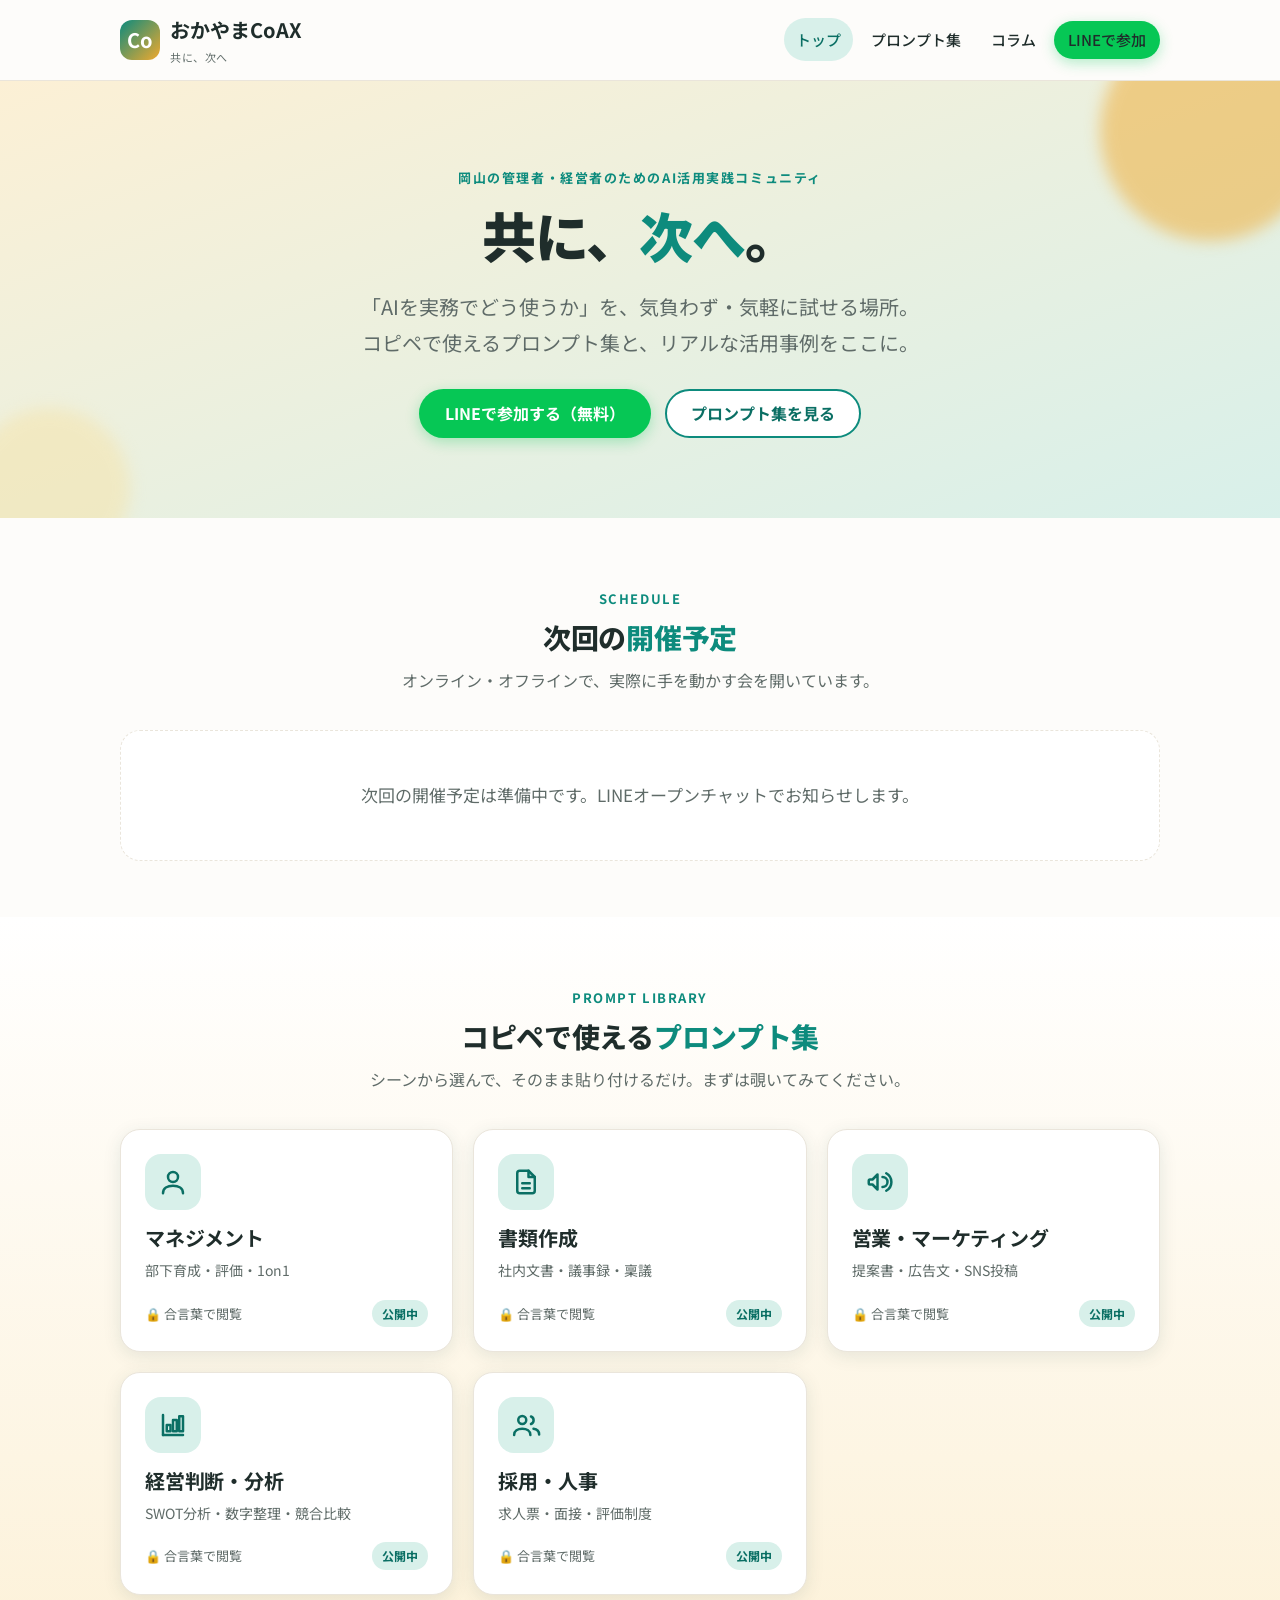
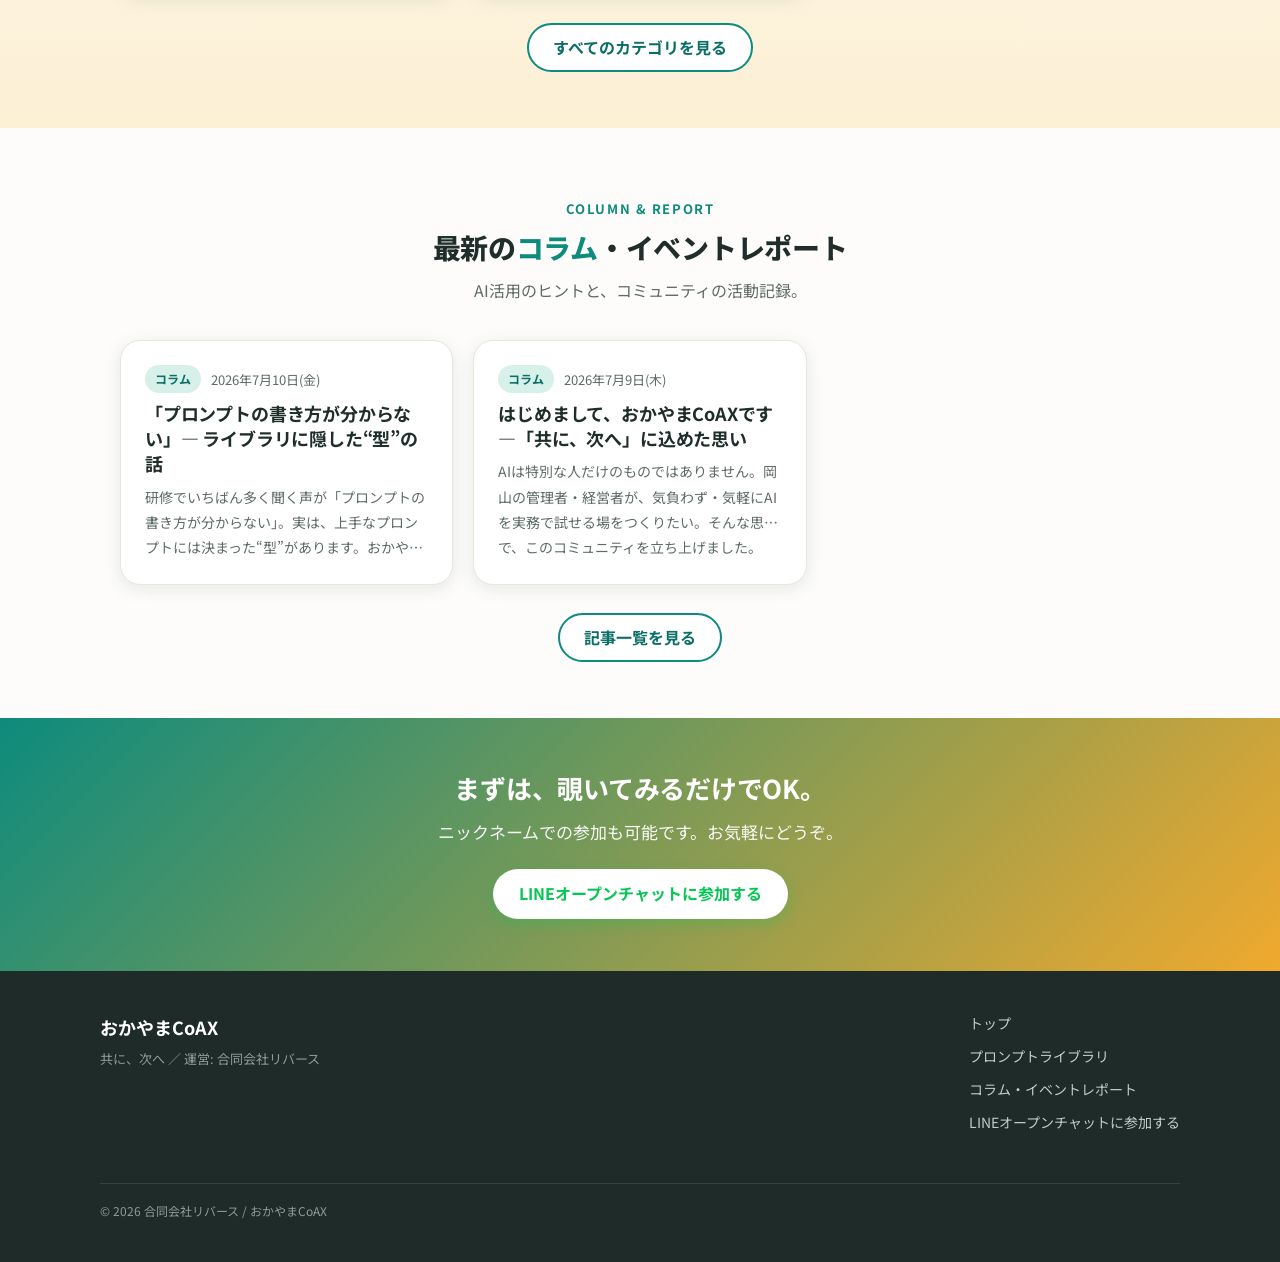
==== index.html @ e8c0adf3 "okayamaCoAX portal site Static portal (HTML/CSS/vanilla JS), JSON-separated content. - 5 pages: top," ====
<!DOCTYPE html>
<html lang="ja">
<head>
  <meta charset="UTF-8">
  <meta name="viewport" content="width=device-width, initial-scale=1.0">
  <title>おかやまCoAX ｜ 岡山の管理者・経営者のためのAI活用実践コミュニティ</title>
  <meta name="description" content="おかやまCoAXは、岡山の管理者・経営者向けの無料AI活用実践コミュニティ。コピペで使えるプロンプト集と、実際の活用事例・イベントレポートを蓄積しています。">
  <!-- OGP / Twitter Card -->
  <meta property="og:type" content="website">
  <meta property="og:site_name" content="おかやまCoAX">
  <meta property="og:title" content="おかやまCoAX ｜ 岡山の管理者・経営者のためのAI活用実践コミュニティ">
  <meta property="og:description" content="「共に、次へ」。コピペで使えるプロンプト集と、リアルな活用事例。気負わず・気軽にAIを実務で試せる無料コミュニティ。">
  <meta property="og:image" content="https://okayamacoax.re-birth-llc.co.jp/assets/img/ogp.png">
  <meta property="og:url" content="https://okayamacoax.re-birth-llc.co.jp/">
  <meta name="twitter:card" content="summary_large_image">
  <link rel="preconnect" href="https://fonts.googleapis.com">
  <link rel="preconnect" href="https://fonts.gstatic.com" crossorigin>
  <link href="https://fonts.googleapis.com/css2?family=Noto+Sans+JP:wght@400;500;700;800;900&display=swap" rel="stylesheet">
  <link rel="stylesheet" href="assets/css/style.css">
</head>
<body data-page="home">
  <header id="site-header"></header>

  <main id="main">
    <!-- ヒーロー -->
    <section class="hero">
      <span class="hero__blob hero__blob--1"></span>
      <span class="hero__blob hero__blob--2"></span>
      <div class="hero__inner">
        <p class="eyebrow">岡山の管理者・経営者のためのAI活用実践コミュニティ</p>
        <h1 class="hero__concept">共に、<span class="em">次へ</span>。</h1>
        <p class="hero__lead">「AIを実務でどう使うか」を、気負わず・気軽に試せる場所。<br>コピペで使えるプロンプト集と、リアルな活用事例をここに。</p>
        <div class="hero__actions">
          <a href="#" id="hero-line" class="btn btn--line" target="_blank" rel="noopener">LINEで参加する（無料）</a>
          <a href="prompts.html" class="btn btn--ghost">プロンプト集を見る</a>
        </div>
      </div>
    </section>

    <!-- 次回開催予定 -->
    <section class="section">
      <div class="container">
        <div class="section__head">
          <p class="eyebrow">SCHEDULE</p>
          <h2 class="section__title">次回の<span class="em">開催予定</span></h2>
          <p class="section__lead">オンライン・オフラインで、実際に手を動かす会を開いています。</p>
        </div>
        <div class="events" id="events"><div class="loading">読み込み中…</div></div>
      </div>
    </section>

    <!-- プロンプトライブラリ導線 -->
    <section class="section section--soft">
      <div class="container">
        <div class="section__head">
          <p class="eyebrow">PROMPT LIBRARY</p>
          <h2 class="section__title">コピペで使える<span class="em">プロンプト集</span></h2>
          <p class="section__lead">シーンから選んで、そのまま貼り付けるだけ。まずは覗いてみてください。</p>
        </div>
        <div class="grid grid--3" id="categories"><div class="loading">読み込み中…</div></div>
        <div style="text-align:center; margin-top:28px">
          <a href="prompts.html" class="btn btn--ghost">すべてのカテゴリを見る</a>
        </div>
      </div>
    </section>

    <!-- 最新コラム -->
    <section class="section">
      <div class="container">
        <div class="section__head">
          <p class="eyebrow">COLUMN &amp; REPORT</p>
          <h2 class="section__title">最新の<span class="em">コラム</span>・イベントレポート</h2>
          <p class="section__lead">AI活用のヒントと、コミュニティの活動記録。</p>
        </div>
        <div class="grid grid--3" id="latest-columns"><div class="loading">読み込み中…</div></div>
        <div style="text-align:center; margin-top:28px">
          <a href="columns.html" class="btn btn--ghost">記事一覧を見る</a>
        </div>
      </div>
    </section>

    <!-- LINE CTA -->
    <section class="cta-band">
      <div class="container">
        <h2>まずは、覗いてみるだけでOK。</h2>
        <p>ニックネームでの参加も可能です。お気軽にどうぞ。</p>
        <a href="#" id="cta-line" class="btn btn--line" target="_blank" rel="noopener">LINEオープンチャットに参加する</a>
      </div>
    </section>
  </main>

  <footer id="site-footer"></footer>

  <script src="assets/js/main.js"></script>
  <script src="assets/js/home.js"></script>
  <script>
    // ヒーロー/CTAのLINEボタンにフォームURLを反映
    CoAX.getConfig().then(cfg => {
      ["hero-line", "cta-line"].forEach(id => {
        const el = document.getElementById(id);
        if (el) el.href = cfg.lineFormUrl;
      });
    });
  </script>
</body>
</html>
---- assets/css/style.css ----
/* ===========================================================
   おかやまCoAX ポータルサイト  共通スタイル
   デザイン方針:
   - 白ベース + 暖色(オレンジ/イエロー)を差し色
   - 文字はダークグレー基調(黒すぎない)
   - 見出しは丸みのあるゴシック体 / 本文は読みやすい大きめサイズ
   - 角丸カード型レイアウト
   =========================================================== */

:root {
  /* メイン: フレッシュティール(明るめ) */
  --color-primary: #0d8b7d;        /* ティール */
  --color-primary-dark: #0a6f64;
  --color-primary-soft: #d8f0ea;   /* 明るいミント(背景用) */
  /* 差し色: 鮮やかゴールド */
  --color-accent: #f0a92e;
  --color-accent-soft: #fcf0d5;

  /* ベース */
  --color-bg: #fdfcfa;             /* 明るいオフホワイト */
  --color-surface: #ffffff;
  --color-text: #1f2d2b;           /* 締まりのあるダークインク */
  --color-text-soft: #5f6b68;
  --color-border: #eae5db;

  --color-line: #06c755;           /* LINEカラー */

  --radius-lg: 20px;
  --radius-md: 14px;
  --radius-sm: 10px;

  --shadow-card: 0 4px 18px rgba(20, 70, 64, 0.10);
  --shadow-card-hover: 0 8px 26px rgba(20, 70, 64, 0.18);

  --font-heading: "Noto Sans JP", "Hiragino Kaku Gothic ProN", "Yu Gothic",
                  "Meiryo", system-ui, sans-serif;
  --font-body: "Noto Sans JP", "Hiragino Kaku Gothic ProN", "Yu Gothic",
               "Meiryo", system-ui, sans-serif;

  --maxw: 1080px;
}

* { box-sizing: border-box; }

html { scroll-behavior: smooth; }

body {
  margin: 0;
  font-family: var(--font-body);
  color: var(--color-text);
  background: var(--color-bg);
  line-height: 1.8;
  font-size: 17px;               /* 経営者層向けに大きめ */
  -webkit-font-smoothing: antialiased;
}

img { max-width: 100%; display: block; }

a { color: var(--color-primary-dark); text-decoration: none; }
a:hover { text-decoration: underline; }

h1, h2, h3 { font-family: var(--font-heading); font-weight: 700; line-height: 1.4; color: var(--color-text); letter-spacing: -0.01em; }

.container { max-width: var(--maxw); margin: 0 auto; padding: 0 20px; }

/* ---------- ヘッダー ---------- */
.site-header {
  position: sticky; top: 0; z-index: 50;
  background: rgba(253, 252, 250, 0.90);
  backdrop-filter: blur(8px);
  border-bottom: 1px solid var(--color-border);
}
.site-header__inner {
  max-width: var(--maxw); margin: 0 auto; padding: 12px 20px;
  display: flex; align-items: center; justify-content: space-between; gap: 16px;
}
.brand { display: flex; align-items: center; gap: 10px; }
.brand__logo {
  width: 40px; height: 40px; border-radius: 12px;
  background: linear-gradient(135deg, var(--color-primary), var(--color-accent));
  display: grid; place-items: center; color: #fff; font-family: var(--font-heading);
  font-weight: 700; font-size: 20px; flex-shrink: 0;
}
.brand__name { font-family: var(--font-heading); font-weight: 700; font-size: 20px; color: var(--color-text); }
.brand__name small { display: block; font-size: 11px; color: var(--color-text-soft); font-weight: 400; letter-spacing: .05em; }
.brand:hover { text-decoration: none; }

.nav { display: flex; align-items: center; gap: 6px; }
.nav a {
  color: var(--color-text); padding: 8px 12px; border-radius: 999px;
  font-size: 15px; font-weight: 500; transition: background .15s;
}
.nav a:hover { background: var(--color-primary-soft); text-decoration: none; }
.nav a.is-active { background: var(--color-primary-soft); color: var(--color-primary-dark); }

.nav-toggle { display: none; background: none; border: 0; cursor: pointer; padding: 8px; }
.nav-toggle span { display: block; width: 24px; height: 2px; background: var(--color-text); margin: 5px 0; border-radius: 2px; }

/* ---------- ボタン ---------- */
.btn {
  display: inline-flex; align-items: center; justify-content: center; gap: 8px;
  padding: 13px 24px; border-radius: 999px; font-weight: 700; font-family: var(--font-heading);
  font-size: 16px; cursor: pointer; border: 2px solid transparent; transition: transform .12s, box-shadow .15s, background .15s;
  text-decoration: none; line-height: 1.2;
}
.btn:hover { text-decoration: none; transform: translateY(-1px); }
.btn--primary { background: var(--color-primary); color: #fff; box-shadow: 0 4px 14px rgba(13,139,125,.34); }
.btn--primary:hover { background: var(--color-primary-dark); }
.btn--line { background: var(--color-line); color: #fff; box-shadow: 0 4px 14px rgba(6,199,85,.30); }
.btn--line:hover { background: #05b34c; }
.btn--ghost { background: #fff; color: var(--color-primary-dark); border-color: var(--color-primary); }
.btn--ghost:hover { background: var(--color-primary-soft); }
.btn--sm { padding: 9px 16px; font-size: 14px; }

/* ---------- セクション共通 ---------- */
.section { padding: 56px 0; }
.section--soft { background: linear-gradient(180deg, #fff, var(--color-accent-soft)); }
.section__head { text-align: center; margin-bottom: 36px; }
.section__title { font-size: 28px; margin: 0 0 8px; font-weight: 800; }
.section__title .em { color: var(--color-primary); }
.section__lead { color: var(--color-text-soft); margin: 0; font-size: 16px; }

.eyebrow {
  display: inline-block; font-family: var(--font-heading); font-weight: 700;
  color: var(--color-primary); font-size: 13px; letter-spacing: .12em; margin-bottom: 8px;
}

/* ---------- ヒーロー ---------- */
.hero { position: relative; overflow: hidden; background: linear-gradient(160deg, var(--color-accent-soft) 0%, var(--color-primary-soft) 100%); }
.hero__inner { max-width: var(--maxw); margin: 0 auto; padding: 72px 20px 80px; text-align: center; }
.hero__concept {
  font-family: var(--font-heading); font-weight: 900; font-size: clamp(34px, 6vw, 54px);
  margin: 0 0 16px; color: var(--color-text); letter-spacing: -0.02em;
}
.hero__concept .em { color: var(--color-primary); }
.hero__lead { font-size: clamp(16px, 2.4vw, 20px); color: var(--color-text-soft); margin: 0 auto 28px; max-width: 640px; }
.hero__actions { display: flex; gap: 14px; justify-content: center; flex-wrap: wrap; }
.hero__blob { position: absolute; border-radius: 50%; filter: blur(8px); opacity: .5; }
.hero__blob--1 { width: 220px; height: 220px; background: var(--color-accent); top: -60px; right: -40px; }
.hero__blob--2 { width: 160px; height: 160px; background: #f6e3a8; bottom: -50px; left: -30px; }

/* ---------- カードグリッド ---------- */
.grid { display: grid; gap: 20px; }
.grid--3 { grid-template-columns: repeat(3, 1fr); }
.grid--2 { grid-template-columns: repeat(2, 1fr); }

.card {
  background: var(--color-surface); border: 1px solid var(--color-border);
  border-radius: var(--radius-lg); padding: 24px; box-shadow: var(--shadow-card);
  transition: transform .15s, box-shadow .15s; display: flex; flex-direction: column;
}
a.card:hover, .card--link:hover { transform: translateY(-3px); box-shadow: var(--shadow-card-hover); text-decoration: none; }

/* カテゴリカード */
.cat-card__icon {
  width: 56px; height: 56px; border-radius: 16px; display: grid; place-items: center;
  background: var(--color-primary-soft); color: var(--color-primary-dark); margin-bottom: 14px;
}
.cat-card__icon svg { width: 30px; height: 30px; }
.cat-card__name { font-family: var(--font-heading); font-weight: 700; font-size: 20px; margin: 0 0 6px; color: var(--color-text); }
.cat-card__scene { color: var(--color-text-soft); font-size: 14px; margin: 0; flex: 1; }
.cat-card__foot { margin-top: 16px; display: flex; align-items: center; justify-content: space-between; }
.cat-card__count { font-size: 13px; color: var(--color-text-soft); }
.badge {
  display: inline-block; font-size: 12px; font-weight: 700; padding: 3px 10px; border-radius: 999px;
  font-family: var(--font-heading);
}
.badge--coming { background: #eee; color: #888; }
.badge--available { background: var(--color-primary-soft); color: var(--color-primary-dark); }
.card.is-coming { opacity: .72; }

/* ---------- 次回開催予定 ---------- */
.events { display: grid; gap: 14px; }
.event-item {
  display: flex; align-items: center; gap: 18px; background: #fff;
  border: 1px solid var(--color-border); border-radius: var(--radius-md); padding: 16px 20px;
  box-shadow: var(--shadow-card);
}
.event-date {
  flex-shrink: 0; text-align: center; background: var(--color-primary-soft);
  border-radius: var(--radius-sm); padding: 8px 12px; min-width: 72px; color: var(--color-primary-dark);
}
.event-date__day { font-family: var(--font-heading); font-weight: 700; font-size: 24px; line-height: 1; }
.event-date__ym { font-size: 12px; }
.event-body { flex: 1; }
.event-title { font-family: var(--font-heading); font-weight: 700; font-size: 17px; margin: 0 0 4px; }
.event-meta { font-size: 13px; color: var(--color-text-soft); margin: 0; display: flex; gap: 10px; flex-wrap: wrap; align-items: center; }
.tag {
  display: inline-block; font-size: 12px; padding: 2px 10px; border-radius: 999px; font-weight: 700;
  font-family: var(--font-heading);
}
.tag--online { background: var(--color-primary-soft); color: var(--color-primary-dark); }
.tag--offline { background: var(--color-accent-soft); color: #9c7526; }

/* ---------- コラム一覧 ---------- */
.article-list { display: grid; gap: 14px; }
.article-row {
  display: flex; align-items: baseline; gap: 16px; padding: 18px 22px; background: #fff;
  border: 1px solid var(--color-border); border-radius: var(--radius-md); box-shadow: var(--shadow-card);
  transition: transform .15s, box-shadow .15s;
}
.article-row:hover { transform: translateY(-2px); box-shadow: var(--shadow-card-hover); text-decoration: none; }
.article-row__date { flex-shrink: 0; font-size: 14px; color: var(--color-text-soft); font-variant-numeric: tabular-nums; width: 96px; }
.article-row__body { flex: 1; }
.article-row__title { font-family: var(--font-heading); font-weight: 700; font-size: 18px; margin: 0 0 4px; color: var(--color-text); }
.article-row__excerpt { font-size: 14px; color: var(--color-text-soft); margin: 0; display: -webkit-box; -webkit-line-clamp: 2; -webkit-box-orient: vertical; overflow: hidden; }

/* トップページのコラム抜粋カード */
.column-card__meta { display: flex; gap: 10px; align-items: center; margin-bottom: 8px; }
.column-card__date { font-size: 13px; color: var(--color-text-soft); }
.column-card__title { font-family: var(--font-heading); font-weight: 700; font-size: 18px; margin: 0 0 8px; color: var(--color-text); }
.column-card__excerpt { font-size: 14px; color: var(--color-text-soft); margin: 0; flex: 1;
  display: -webkit-box; -webkit-line-clamp: 3; -webkit-box-orient: vertical; overflow: hidden; }

/* ---------- プロンプト(カテゴリページ) ---------- */
.prompt-card { margin-bottom: 20px; }
.prompt-card__head { display: flex; align-items: flex-start; justify-content: space-between; gap: 16px; }
.prompt-card__title { font-family: var(--font-heading); font-weight: 700; font-size: 19px; margin: 0 0 6px; }
.prompt-card__desc { color: var(--color-text-soft); font-size: 14px; margin: 0 0 14px; }
.prompt-body {
  position: relative; background: #f5f4ef; border: 1px dashed #d8d2c4; border-radius: var(--radius-md);
  padding: 18px 18px; font-size: 15px; line-height: 1.9; white-space: pre-wrap; word-break: break-word;
  font-family: "SFMono-Regular", "Consolas", var(--font-body); color: #3d4744;
}
.copy-btn {
  flex-shrink: 0; display: inline-flex; align-items: center; gap: 6px;
  background: var(--color-primary); color: #fff; border: 0; border-radius: 999px;
  padding: 9px 18px; font-family: var(--font-heading); font-weight: 700; font-size: 14px; cursor: pointer;
  transition: background .15s, transform .1s;
}
.copy-btn:hover { background: var(--color-primary-dark); }
.copy-btn.is-copied { background: var(--color-line); }
.copy-btn svg { width: 16px; height: 16px; }

/* ---------- 記事詳細 ---------- */
.article { max-width: 760px; margin: 0 auto; }
.article__head { margin-bottom: 32px; text-align: center; }
.article__title { font-size: clamp(24px, 4vw, 34px); margin: 10px 0 12px; }
.article__date { color: var(--color-text-soft); font-size: 14px; }
.article__body { font-size: 17px; }
.article__body p { margin: 0 0 22px; }
.article__body h2 {
  font-size: 22px; margin: 40px 0 16px; padding-left: 14px; border-left: 5px solid var(--color-primary);
}

/* ---------- パンくず / 戻る ---------- */
.crumbs { font-size: 13px; color: var(--color-text-soft); margin-bottom: 20px; }
.crumbs a { color: var(--color-text-soft); }
.back-link { display: inline-flex; align-items: center; gap: 6px; margin-top: 40px; font-weight: 700; font-family: var(--font-heading); }

/* ---------- LINE CTA 帯 ---------- */
.cta-band { background: linear-gradient(135deg, var(--color-primary), var(--color-accent)); color: #fff; text-align: center; padding: 52px 20px; }
.cta-band h2 { color: #fff; font-size: 26px; margin: 0 0 10px; }
.cta-band p { margin: 0 0 22px; opacity: .95; }
.cta-band .btn--line { background: #fff; color: var(--color-line); }
.cta-band .btn--line:hover { background: #f2f2f2; }

/* ---------- 空状態 / Coming soon ---------- */
.empty {
  text-align: center; padding: 60px 20px; background: #fff; border: 1px dashed var(--color-border);
  border-radius: var(--radius-lg); color: var(--color-text-soft);
}
.empty__icon { font-size: 40px; margin-bottom: 12px; }
.empty h3 { margin: 0 0 8px; font-size: 20px; }

/* ---------- フッター ---------- */
.site-footer { background: #1e2b29; color: #c3ccc9; padding: 40px 20px; margin-top: 0; }
.site-footer__inner { max-width: var(--maxw); margin: 0 auto; display: flex; justify-content: space-between; gap: 24px; flex-wrap: wrap; align-items: flex-start; }
.site-footer__brand { font-family: var(--font-heading); font-weight: 700; font-size: 18px; color: #fff; }
.site-footer__brand small { display: block; font-weight: 400; font-size: 13px; color: #8f9c98; margin-top: 4px; }
.site-footer__nav { display: flex; flex-direction: column; gap: 8px; }
.site-footer__nav a { color: #c3ccc9; font-size: 14px; }
.site-footer__nav a:hover { color: #fff; }
.site-footer__copy { width: 100%; border-top: 1px solid #35423f; margin-top: 24px; padding-top: 16px; font-size: 12px; color: #8f9c98; }

/* ---------- 合言葉ゲート ---------- */
.gate {
  max-width: 480px; margin: 20px auto; text-align: center; background: var(--color-surface);
  border: 1px solid var(--color-border); border-radius: var(--radius-lg); padding: 40px 28px;
  box-shadow: var(--shadow-card);
}
.gate__icon { font-size: 40px; margin-bottom: 10px; }
.gate__title { font-size: 21px; margin: 0 0 10px; }
.gate__lead { color: var(--color-text-soft); font-size: 15px; margin: 0 0 22px; }
.gate__form { display: flex; gap: 10px; justify-content: center; flex-wrap: wrap; }
.gate__input {
  flex: 1; min-width: 180px; padding: 12px 16px; font-size: 16px; border-radius: 999px;
  border: 2px solid var(--color-border); font-family: var(--font-body); background: #fff; color: var(--color-text);
}
.gate__input:focus { outline: none; border-color: var(--color-primary); }
.gate__error { color: #c0392b; font-size: 14px; margin: 14px 0 0; min-height: 1.2em; }

/* ---------- ローディング ---------- */
.loading { text-align: center; padding: 60px 20px; color: var(--color-text-soft); }

/* ---------- レスポンシブ ---------- */
@media (max-width: 860px) {
  .grid--3 { grid-template-columns: repeat(2, 1fr); }
}
@media (max-width: 640px) {
  body { font-size: 16px; }
  .grid--3, .grid--2 { grid-template-columns: 1fr; }
  .nav { display: none; position: absolute; top: 100%; right: 12px; left: 12px;
    flex-direction: column; align-items: stretch; background: #fff; border: 1px solid var(--color-border);
    border-radius: var(--radius-md); padding: 8px; box-shadow: var(--shadow-card); }
  .nav.is-open { display: flex; }
  .nav-toggle { display: block; }
  .prompt-card__head { flex-direction: column; }
  .copy-btn { align-self: flex-start; }
  .article-row { flex-direction: column; gap: 4px; }
  .article-row__date { width: auto; }
  .event-item { flex-direction: column; align-items: flex-start; }
  .section { padding: 44px 0; }
}
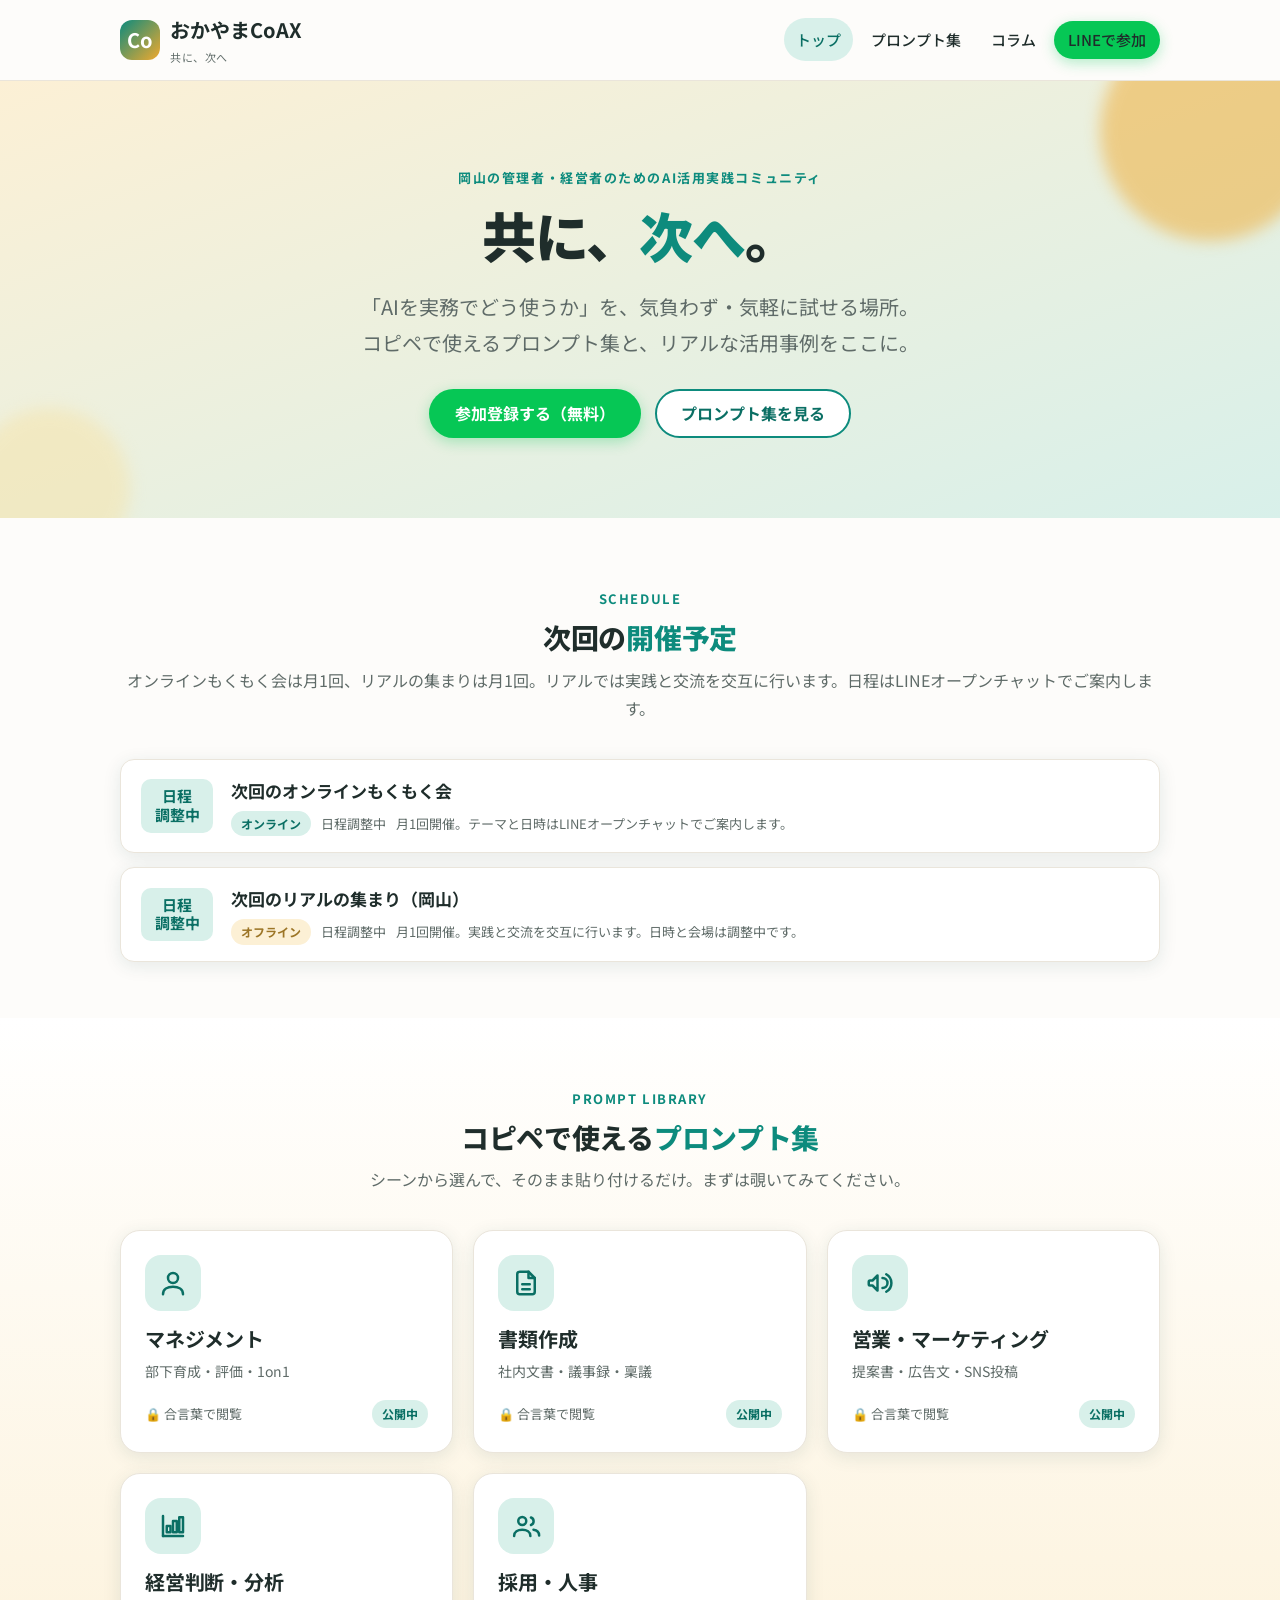
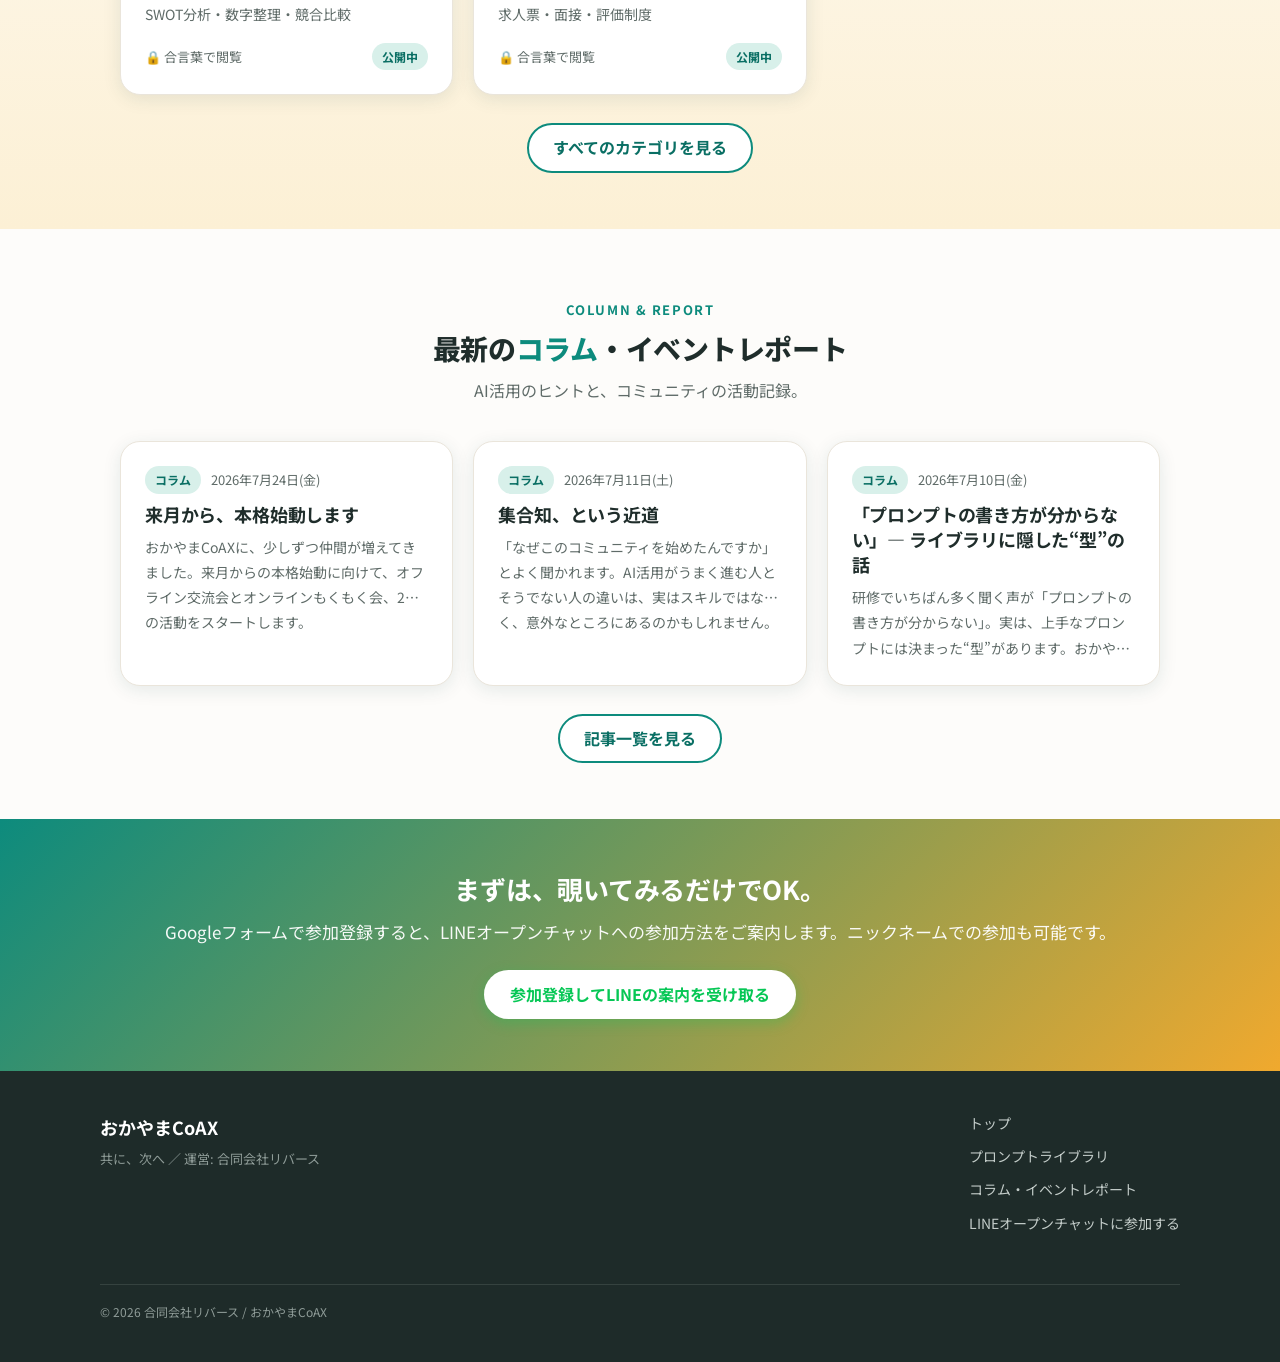
==== commit 0b42b9de: "Prepare CoAX site updates and LINE drafts from one validated update pack" ====
--- a/index.html
+++ b/index.html
@@ -31,7 +31,7 @@
         <h1 class="hero__concept">共に、<span class="em">次へ</span>。</h1>
         <p class="hero__lead">「AIを実務でどう使うか」を、気負わず・気軽に試せる場所。<br>コピペで使えるプロンプト集と、リアルな活用事例をここに。</p>
         <div class="hero__actions">
-          <a href="#" id="hero-line" class="btn btn--line" target="_blank" rel="noopener">LINEで参加する（無料）</a>
+          <a href="#" id="hero-line" class="btn btn--line" target="_blank" rel="noopener">参加登録する（無料）</a>
           <a href="prompts.html" class="btn btn--ghost">プロンプト集を見る</a>
         </div>
       </div>
@@ -43,9 +43,9 @@
         <div class="section__head">
           <p class="eyebrow">SCHEDULE</p>
           <h2 class="section__title">次回の<span class="em">開催予定</span></h2>
-          <p class="section__lead">オンライン・オフラインで、実際に手を動かす会を開いています。</p>
+          <p class="section__lead">オンラインもくもく会は月1回、リアルの集まりは月1回。リアルでは実践と交流を交互に行います。日程はLINEオープンチャットでご案内します。</p>
         </div>
-        <div class="events" id="events"><div class="loading">読み込み中…</div></div>
+        <div class="events" id="events" aria-live="polite"><div class="loading">読み込み中…</div></div>
       </div>
     </section>
 
@@ -72,7 +72,7 @@
           <h2 class="section__title">最新の<span class="em">コラム</span>・イベントレポート</h2>
           <p class="section__lead">AI活用のヒントと、コミュニティの活動記録。</p>
         </div>
-        <div class="grid grid--3" id="latest-columns"><div class="loading">読み込み中…</div></div>
+        <div class="grid grid--3" id="latest-columns" aria-live="polite"><div class="loading">読み込み中…</div></div>
         <div style="text-align:center; margin-top:28px">
           <a href="columns.html" class="btn btn--ghost">記事一覧を見る</a>
         </div>
@@ -83,8 +83,8 @@
     <section class="cta-band">
       <div class="container">
         <h2>まずは、覗いてみるだけでOK。</h2>
-        <p>ニックネームでの参加も可能です。お気軽にどうぞ。</p>
-        <a href="#" id="cta-line" class="btn btn--line" target="_blank" rel="noopener">LINEオープンチャットに参加する</a>
+        <p>Googleフォームで参加登録すると、LINEオープンチャットへの参加方法をご案内します。ニックネームでの参加も可能です。</p>
+        <a href="#" id="cta-line" class="btn btn--line" target="_blank" rel="noopener">参加登録してLINEの案内を受け取る</a>
       </div>
     </section>
   </main>
@@ -92,6 +92,7 @@
   <footer id="site-footer"></footer>
 
   <script src="assets/js/main.js"></script>
+  <script src="assets/js/content-tools.js"></script>
   <script src="assets/js/home.js"></script>
   <script>
     // ヒーロー/CTAのLINEボタンにフォームURLを反映
